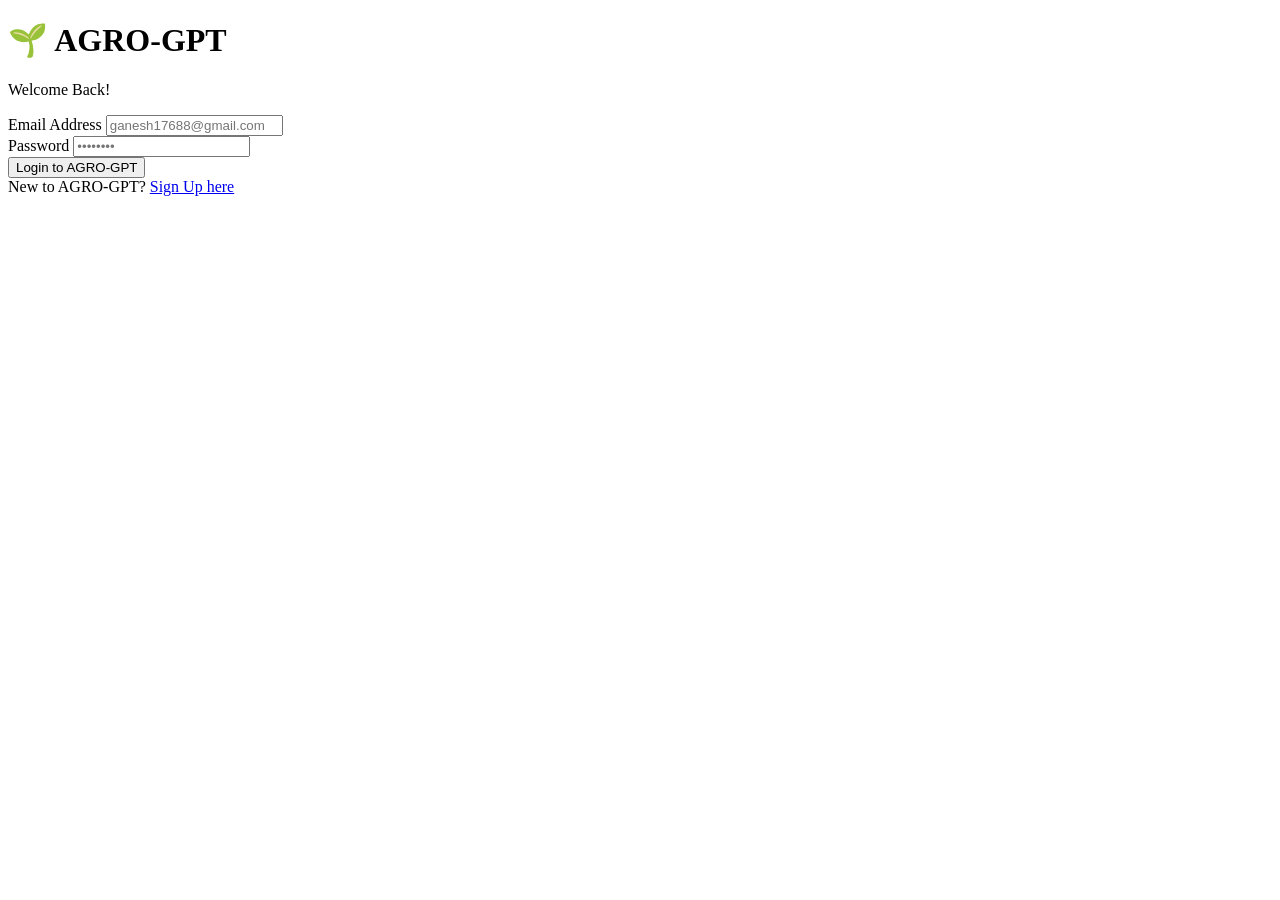
==== login.html @ a39b9018 "Update and rename Login.html to login.html" ====
<!DOCTYPE html>
<html lang="en">
<head>
    <meta charset="UTF-8">
    <meta name="viewport" content="width=device-width, initial-scale=1.0">
    <title>Login | AGRO-GPT</title>
    <link rel="stylesheet" href="style.css">
</head>
<body>
    <div class="auth-wrapper">
        <div class="auth-container">
            <div class="auth-header">
                <h1>🌱 AGRO-GPT</h1>
                <p>Welcome Back!</p>
            </div>
            <form id="loginForm" class="form-box" onsubmit="handleAuth(event, 'login')">
                <div class="form-group">
                    <label>Email Address</label>
                    <input type="email" id="loginEmail" placeholder="ganesh17688@gmail.com" required>
                </div>
                <div class="form-group">
                    <label>Password</label>
                    <input type="password" id="loginPassword" placeholder="••••••••" required>
                </div>
                <button type="submit" class="submit-btn">Login to AGRO-GPT</button>
                <div class="auth-switch">
                    New to AGRO-GPT? <a href="signup.html">Sign Up here</a>
                </div>
            </form>
        </div>
    </div>
    <script src="script.js"></script>
</body>
</html>
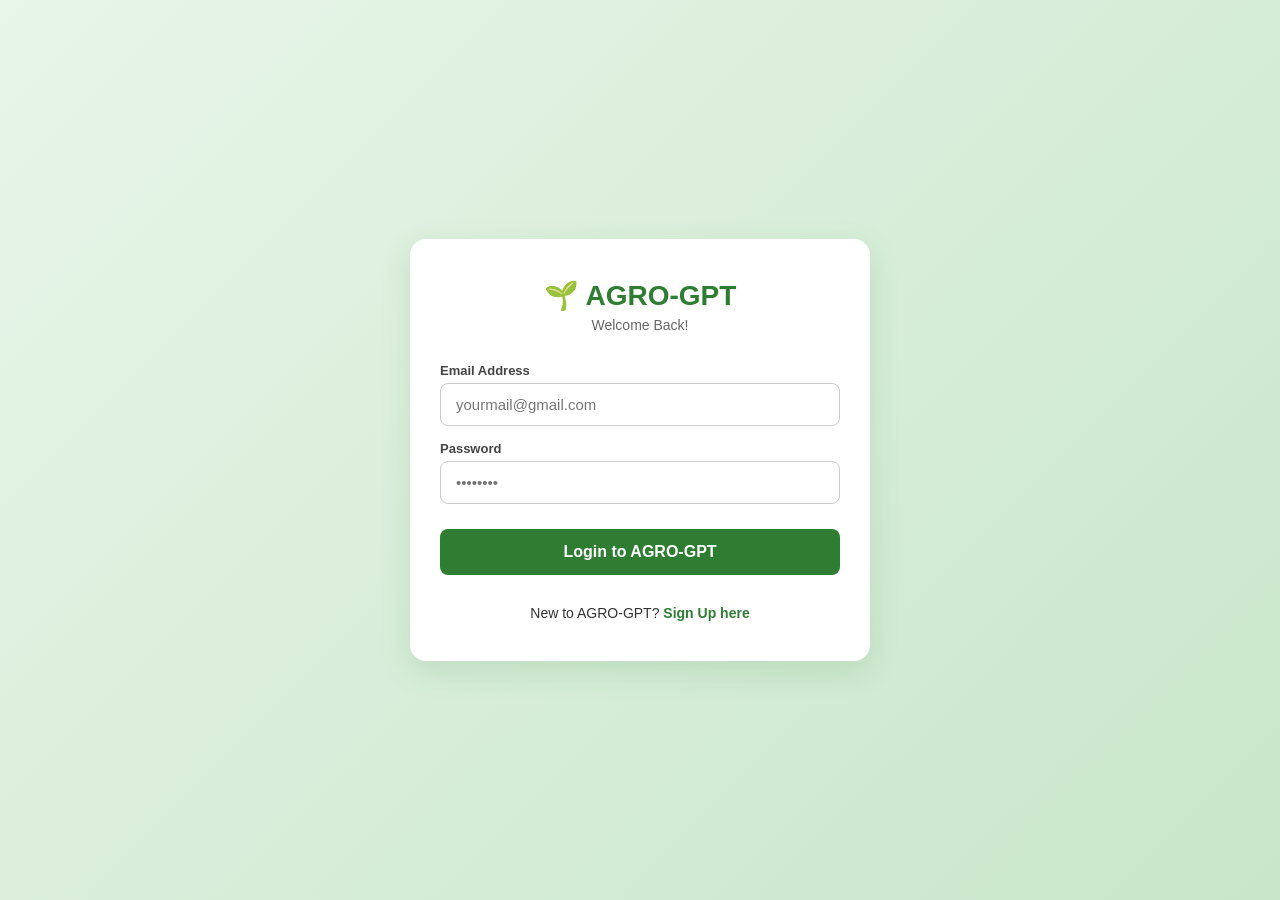
==== commit 89e4d9c0: "Change email placeholder in login.html Updated email placeholder in the login form." ====
--- a/login.html
+++ b/login.html
@@ -16,7 +16,7 @@
             <form id="loginForm" class="form-box" onsubmit="handleAuth(event, 'login')">
                 <div class="form-group">
                     <label>Email Address</label>
-                    <input type="email" id="loginEmail" placeholder="ganesh17688@gmail.com" required>
+                    <input type="email" id="loginEmail" placeholder="yourmail@gmail.com" required>
                 </div>
                 <div class="form-group">
                     <label>Password</label>
@@ -32,3 +32,4 @@
     <script src="script.js"></script>
 </body>
 </html>
+
--- a/style.css
+++ b/style.css
@@ -0,0 +1,73 @@
+/* GLOBAL STYLES */
+body { font-family: 'Segoe UI', Tahoma, Geneva, Verdana, sans-serif; margin: 0; padding: 0; background-color: #f4f9f4; color: #333; }
+.hidden { display: none !important; }
+
+/* AUTH VIEW STYLES (Login & Signup) */
+.auth-wrapper { display: flex; justify-content: center; align-items: center; min-height: 100vh; background: linear-gradient(135deg, #e8f5e9 0%, #c8e6c9 100%); }
+.auth-container { width: 100%; max-width: 400px; background: white; padding: 40px 30px; border-radius: 16px; box-shadow: 0 10px 30px rgba(46, 125, 50, 0.15); }
+.auth-header { text-align: center; margin-bottom: 30px; }
+.auth-header h1 { color: #2e7d32; margin: 0 0 5px 0; font-size: 28px; }
+.auth-header p { color: #666; margin: 0; font-size: 14px; }
+.form-box { display: flex; flex-direction: column; gap: 15px; }
+.form-group { display: flex; flex-direction: column; gap: 5px; }
+.form-group label { font-size: 13px; font-weight: bold; color: #444; }
+.form-group input { padding: 12px 15px; border: 1px solid #ccc; border-radius: 8px; font-size: 15px; transition: border-color 0.3s; }
+.form-group input:focus { border-color: #2e7d32; outline: none; }
+.submit-btn { padding: 14px; background: #2e7d32; color: white; border: none; border-radius: 8px; cursor: pointer; font-size: 16px; font-weight: bold; margin-top: 10px; transition: background 0.3s; }
+.submit-btn:hover { background: #1b5e20; }
+.auth-switch { text-align: center; margin-top: 15px; font-size: 14px; }
+.auth-switch a { color: #2e7d32; font-weight: bold; text-decoration: none; cursor: pointer; }
+.auth-switch a:hover { text-decoration: underline; }
+
+/* APP VIEW STYLES (index.html) */
+.app-wrapper { padding: 20px; }
+.app-container { max-width: 800px; margin: 0 auto; background: white; padding: 30px; border-radius: 12px; box-shadow: 0 4px 15px rgba(0,0,0,0.1); }
+
+/* HEADER & PROFILE */
+.app-header { display: flex; justify-content: space-between; align-items: center; margin-bottom: 20px; border-bottom: 2px solid #e8f5e9; padding-bottom: 15px; }
+.user-profile { display: flex; align-items: center; gap: 10px; font-weight: bold; color: #2e7d32; position: relative; cursor: pointer; padding: 5px; border-radius: 8px; transition: background 0.2s;}
+.user-profile:hover { background: #e8f5e9; }
+.profile-icon { background: #2e7d32; color: white; width: 40px; height: 40px; border-radius: 50%; display: flex; justify-content: center; align-items: center; font-size: 20px; }
+.profile-menu { display: none; position: absolute; top: 55px; left: 0; background: white; border: 1px solid #ddd; border-radius: 8px; box-shadow: 0 4px 15px rgba(0,0,0,0.1); width: 200px; z-index: 100; flex-direction: column; overflow: hidden; }
+.profile-menu.show { display: flex; }
+.menu-item { padding: 12px 15px; border: none; border-bottom: 1px solid #eee; font-size: 14px; color: #333; text-align: left; background: none; cursor: pointer; transition: background 0.2s; }
+.menu-item:hover { background: #f4f9f4; color: #2e7d32; font-weight: bold; }
+.menu-item:last-child { border-bottom: none; color: #d32f2f; }
+.app-title-container h1 { color: #2e7d32; margin: 0; }
+.lang-select { padding: 8px; border-radius: 6px; border: 1px solid #2e7d32; font-weight: bold; color: #2e7d32; outline: none; }
+
+/* WEATHER WIDGET */
+.weather-widget { background: linear-gradient(135deg, #4fc3f7 0%, #0288d1 100%); color: white; padding: 15px 20px; border-radius: 8px; display: flex; justify-content: space-between; align-items: center; margin-bottom: 25px; box-shadow: 0 4px 10px rgba(2, 136, 209, 0.2); }
+.weather-info h3 { margin: 0 0 5px 0; font-size: 18px; }
+.weather-info p { margin: 0; font-size: 14px; opacity: 0.9; }
+.weather-temp { font-size: 32px; font-weight: bold; }
+
+/* MODALS */
+.modal-overlay { display: none; position: fixed; top: 0; left: 0; width: 100%; height: 100%; background: rgba(0,0,0,0.5); z-index: 200; justify-content: center; align-items: center; }
+.modal-content { background: white; padding: 25px; border-radius: 12px; width: 90%; max-width: 450px; max-height: 80vh; overflow-y: auto; box-shadow: 0 10px 30px rgba(0,0,0,0.2); }
+.modal-header { display: flex; justify-content: space-between; align-items: center; border-bottom: 2px solid #e8f5e9; padding-bottom: 10px; margin-bottom: 15px; }
+.modal-header h3 { margin: 0; color: #2e7d32; }
+.close-btn { background: #f4f9f4; border: none; font-size: 16px; cursor: pointer; color: #333; border-radius: 50%; width: 30px; height: 30px; display: flex; justify-content: center; align-items: center; font-weight: bold;}
+.close-btn:hover { background: #e8f5e9; color: #d32f2f; }
+.history-item { padding: 12px; border-bottom: 1px solid #eee; font-size: 15px; background: #fafafa; margin-bottom: 8px; border-radius: 6px; }
+.history-time { font-size: 12px; color: #888; display: block; margin-bottom: 4px; }
+
+/* VISION & CHAT STYLES */
+.vision-box { background: #e8f5e9; padding: 20px; border-radius: 8px; margin-bottom: 30px; border: 1px solid #c8e6c9; }
+.vision-result { margin-top: 15px; padding: 15px; background: white; border-radius: 6px; white-space: pre-line; display: none; border-left: 4px solid #2e7d32; }
+.chat-box { border: 1px solid #ddd; border-radius: 8px; padding: 15px; height: 350px; overflow-y: auto; background: #fafafa; margin-bottom: 10px; display: flex; flex-direction: column; }
+.message { margin: 10px 0; padding: 12px 16px; border-radius: 15px; max-width: 75%; white-space: pre-line; line-height: 1.4; }
+.user-msg { background: #2e7d32; color: white; align-self: flex-end; border-bottom-right-radius: 2px; }
+.bot-msg { background: #e0e0e0; color: #333; align-self: flex-start; border-bottom-left-radius: 2px; }
+
+/* QUICK ACTIONS & BUTTONS */
+.quick-actions { display: flex; gap: 10px; margin-bottom: 15px; flex-wrap: wrap; }
+.chip { background: #e8f5e9; color: #2e7d32; border: 1px solid #c8e6c9; padding: 8px 15px; border-radius: 20px; font-size: 13px; cursor: pointer; font-weight: bold; transition: all 0.2s; }
+.chip:hover { background: #2e7d32; color: white; }
+.input-group { display: flex; gap: 8px; }
+.input-group input[type="text"] { flex: 1; padding: 12px; border: 1px solid #ccc; border-radius: 6px; font-size: 16px; }
+.input-group button, .vision-box button { padding: 12px 20px; background: #2e7d32; color: white; border: none; border-radius: 6px; cursor: pointer; font-size: 16px; font-weight: bold; }
+.mic-btn { background: #fff !important; color: #2e7d32 !important; border: 2px solid #2e7d32 !important; font-size: 20px; }
+.mic-btn.recording { background: #f44336 !important; color: white !important; border-color: #f44336 !important; animation: pulse 1.5s infinite; }
+@keyframes pulse { 0% { transform: scale(1); box-shadow: 0 0 0 0 rgba(244, 67, 54, 0.7); } 70% { transform: scale(1.05); box-shadow: 0 0 0 10px rgba(244, 67, 54, 0); } 100% { transform: scale(1); } }
+.loading { color: #2e7d32; font-style: italic; display: none; margin-top: 10px; font-weight: bold; }
